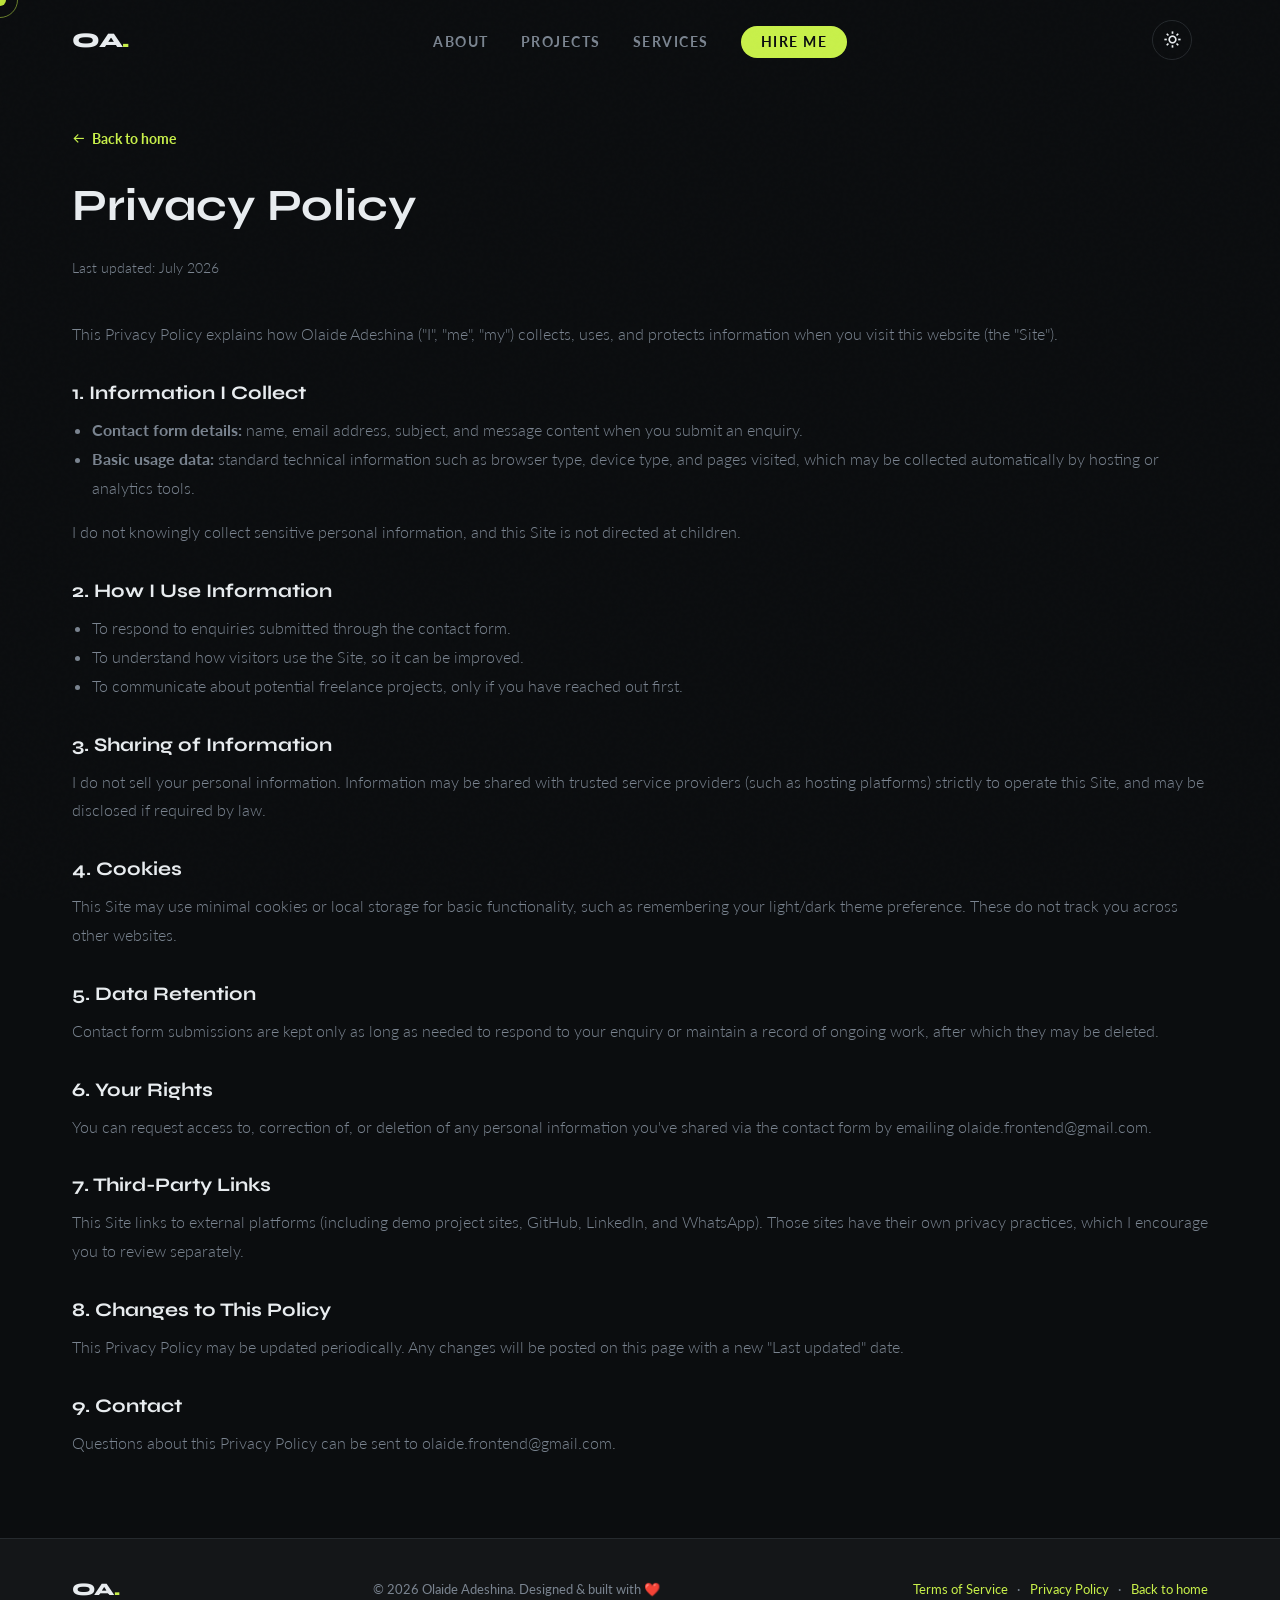
==== privacy.html @ 50971c38 "optimization done" ====
<!doctype html>
    <html lang="en">
    <head>
        <meta charset="UTF-8" />
        <meta name="viewport" content="width=device-width, initial-scale=1.0" />
        <meta name="description" content="Privacy Policy – Olaide Adeshina" />
        <title>Privacy Policy | Olaide Adeshina</title>
        <link
        href="https://fonts.googleapis.com/css2?family=Syne:wght@400;600;700;800&family=Lato:wght@300;400;700&display=swap"
        rel="stylesheet"
        />
        <link
        href="https://cdn.jsdelivr.net/npm/boxicons@2.1.4/css/boxicons.min.css"
        rel="stylesheet"
        />
        <link rel="stylesheet" href="/style.css" />
        <style>
        .legal-page {
            padding: 8rem 0 5rem;
        }
        .legal-page h1 {
            font-family: "Syne", sans-serif;
            font-size: clamp(2rem, 5vw, 2.8rem);
            margin-bottom: 1.5rem;
            color: var(--text);
        }
        .legal-page h2 {
            font-family: "Syne", sans-serif;
            font-size: 1.2rem;
            margin: 2rem 0 0.75rem;
            color: var(--text);
        }
        .legal-page p,
        .legal-page li {
            color: var(--muted);
            line-height: 1.8;
            font-weight: 300;
        }
        .legal-page ul {
            padding-left: 1.25rem;
            margin-bottom: 1rem;
        }
        .legal-updated {
            font-size: 0.85rem;
            color: var(--muted);
            margin-bottom: 2.5rem;
        }
        .legal-back {
            display: inline-flex;
            align-items: center;
            gap: 0.4rem;
            color: var(--accent);
            text-decoration: none;
            font-weight: 700;
            font-size: 0.85rem;
            margin-bottom: 2rem;
        }
        </style>
    </head>
    <body>
        <div class="cursor" id="cursor"></div>
        <div class="cursor-ring" id="cursor-ring"></div>

        <!-- HEADER -->
        <header id="header">
        <nav class="nav">
            <a href="/" class="logo">OA<span>.</span></a>
            <ul class="nav-links" id="nav-links">
            <li><a href="/#about">About</a></li>
            <li><a href="/#projects">Projects</a></li>
            <li><a href="/#services">Services</a></li>
            <li><a href="/#contact" class="nav-cta">Hire Me</a></li>
            </ul>
            <button class="theme-toggle" id="theme-toggle" title="Toggle theme">
            <i class="bx bx-sun"></i>
            </button>
            <div class="nav-toggle" id="nav-toggle"><i class="bx bx-menu"></i></div>
        </nav>
        </header>

        <section class="legal-page">
        <div class="container">
            <a href="/" class="legal-back"
            ><i class="bx bx-arrow-back"></i> Back to home</a
            >
            <h1>Privacy Policy</h1>
            <p class="legal-updated">Last updated: July 2026</p>

            <p>
            This Privacy Policy explains how Olaide Adeshina ("I", "me", "my")
            collects, uses, and protects information when you visit this website
            (the "Site").
            </p>

            <h2>1. Information I Collect</h2>
            <ul>
            <li>
                <strong>Contact form details:</strong> name, email address, subject,
                and message content when you submit an enquiry.
            </li>
            <li>
                <strong>Basic usage data:</strong> standard technical information
                such as browser type, device type, and pages visited, which may be
                collected automatically by hosting or analytics tools.
            </li>
            </ul>
            <p>
            I do not knowingly collect sensitive personal information, and this
            Site is not directed at children.
            </p>

            <h2>2. How I Use Information</h2>
            <ul>
            <li>To respond to enquiries submitted through the contact form.</li>
            <li>
                To understand how visitors use the Site, so it can be improved.
            </li>
            <li>
                To communicate about potential freelance projects, only if you have
                reached out first.
            </li>
            </ul>

            <h2>3. Sharing of Information</h2>
            <p>
            I do not sell your personal information. Information may be shared
            with trusted service providers (such as hosting platforms) strictly to
            operate this Site, and may be disclosed if required by law.
            </p>

            <h2>4. Cookies</h2>
            <p>
            This Site may use minimal cookies or local storage for basic
            functionality, such as remembering your light/dark theme preference.
            These do not track you across other websites.
            </p>

            <h2>5. Data Retention</h2>
            <p>
            Contact form submissions are kept only as long as needed to respond to
            your enquiry or maintain a record of ongoing work, after which they
            may be deleted.
            </p>

            <h2>6. Your Rights</h2>
            <p>
            You can request access to, correction of, or deletion of any personal
            information you've shared via the contact form by emailing
            olaide.frontend@gmail.com.
            </p>

            <h2>7. Third-Party Links</h2>
            <p>
            This Site links to external platforms (including demo project sites,
            GitHub, LinkedIn, and WhatsApp). Those sites have their own privacy
            practices, which I encourage you to review separately.
            </p>

            <h2>8. Changes to This Policy</h2>
            <p>
            This Privacy Policy may be updated periodically. Any changes will be
            posted on this page with a new "Last updated" date.
            </p>

            <h2>9. Contact</h2>
            <p>
            Questions about this Privacy Policy can be sent to
            olaide.frontend@gmail.com.
            </p>
        </div>
        </section>

        <!-- FOOTER -->
        <footer>
        <div class="footer-inner">
            <div class="footer-logo">OA<span>.</span></div>
            <p class="footer-copy">
            © 2026 Olaide Adeshina. Designed & built with ❤️
            </p>
            <p class="footer-copy footer-links">
            <a href="/terms.html">Terms of Service</a>
            <span aria-hidden="true">·</span>
            <a href="/privacy.html">Privacy Policy</a>
            <span aria-hidden="true">·</span>
            <a href="/">Back to home</a>
            </p>
        </div>
        </footer>

        <script src="/script.js"></script>
    </body>
    </html>
---- style.css ----
* {
  margin: 0;
  padding: 0;
  box-sizing: border-box;
}

:root {
  --bg: #0b0d0f;
  --surface: #141618;
  --surface2: #1c1Sf22;
  --border: #262a2e;
  --accent: #c8f04a;
  --accent2: #4af0c8;
  --text: #e8ecef;
  --muted: #7a8490;
  --white: #ffffff;
  --radius: 16px;
  --transition: 0.3s cubic-bezier(0.4, 0, 0.2, 1);
}

/* ===== LIGHT MODE ===== */
:root.light-mode {
  --bg: #f8f9fa;
  --surface: #ffffff;
  --surface2: #f3f4f6;
  --border: #d1d5db;
  --accent: #6d8017;
  --accent2: #059669;
  --text: #0f172a;
  --muted: #475569;
  --white: #ffffff;
}

html {
  scroll-behavior: smooth;
  overflow-x: hidden;
  width: 100%;
}

body {
  font-family: "Lato", sans-serif;
  background: var(--bg);
  color: var(--text);
  overflow-x: hidden;
  width: 100%;
  transition: background 0.3s ease, color 0.3s ease;
}

img {
  max-width: 100%;
}

::-webkit-scrollbar {
  width: 4px;
}
::-webkit-scrollbar-track {
  background: var(--bg);
}
::-webkit-scrollbar-thumb {
  background: var(--accent);
  border-radius: 2px;
}

/* ===== CURSOR ===== */
.cursor {
  width: 12px;
  height: 12px;
  background: var(--accent);
  border-radius: 50%;
  position: fixed;
  pointer-events: none;
  z-index: 9999;
  transform: translate(-50%, -50%);
  transition:
    transform 0.1s,
    width 0.3s,
    height 0.3s,
    opacity 0.3s;
  mix-blend-mode: difference;
}
.cursor-ring {
  width: 36px;
  height: 36px;
  border: 1.5px solid var(--accent);
  border-radius: 50%;
  position: fixed;
  pointer-events: none;
  z-index: 9998;
  transform: translate(-50%, -50%);
  transition:
    transform 0.15s ease,
    width 0.3s,
    height 0.3s,
    opacity 0.3s;
  opacity: 0.5;
}

/* ===== NOISE OVERLAY ===== */
body::before {
  content: "";
  position: fixed;
  inset: 0;
  background-image: url("data:image/svg+xml,%3Csvg viewBox='0 0 256 256' xmlns='http://www.w3.org/2000/svg'%3E%3Cfilter id='noise'%3E%3CfeTurbulence type='fractalNoise' baseFrequency='0.9' numOctaves='4' stitchTiles='stitch'/%3E%3C/filter%3E%3Crect width='100%25' height='100%25' filter='url(%23noise)' opacity='0.03'/%3E%3C/svg%3E");
  pointer-events: none;
  z-index: 1000;
  opacity: 0.4;
}

/* ===== HEADER ===== */
header {
  position: fixed;
  top: 0;
  left: 0;
  width: 100%;
  z-index: 500;
  padding: 1.25rem 0;
  transition:
    background var(--transition),
    backdrop-filter var(--transition);
}
header.scrolled {
  background: rgba(11, 13, 15, 0.85);
  backdrop-filter: blur(20px);
  border-bottom: 1px solid var(--border);
}
.nav {
  max-width: 1200px;
  margin: 0 auto;
  padding: 0 2rem;
  display: flex;
  align-items: center;
  justify-content: space-between;
}
.logo {
  font-family: "Syne", sans-serif;
  font-size: 1.3rem;
  font-weight: 800;
  color: var(--text);
  text-decoration: none;
  letter-spacing: -0.5px;
}
.logo span {
  color: var(--accent);
}
.nav-links {
  display: flex;
  gap: clamp(1rem, 2.5vw, 2.5rem);
  list-style: none;
}
.nav-links a {
  color: var(--muted);
  text-decoration: none;
  font-size: 0.85rem;
  font-weight: 700;
  text-transform: uppercase;
  letter-spacing: 1.5px;
  transition: color var(--transition);
  position: relative;
}
.nav-links a::after {
  content: "";
  position: absolute;
  bottom: -4px;
  left: 0;
  width: 0;
  height: 2px;
  background: var(--accent);
  transition: width var(--transition);
}
.nav-links a:hover {
  color: var(--accent);
}
.nav-links a:hover::after {
  width: 100%;
}
.nav-cta {
  background: var(--accent);
  color: var(--bg) !important;
  padding: 0.5rem 1.25rem !important;
  border-radius: 50px;
  font-weight: 700 !important;
}
.nav-cta:hover {
  background: #d4f55a !important;
  color: var(--bg) !important;
}
.nav-cta::after {
  display: none !important;
}
.nav-toggle {
  display: none;
  cursor: pointer;
  font-size: 1.5rem;
  color: var(--text);
}

.theme-toggle {
  background: transparent;
  border: 1.5px solid var(--border);
  color: var(--text);
  width: 40px;
  height: 40px;
  border-radius: 50%;
  display: flex;
  align-items: center;
  justify-content: center;
  cursor: pointer;
  font-size: 1.2rem;
  transition: all var(--transition);
  margin-right: 1rem;
}

.theme-toggle:hover {
  border-color: var(--accent);
  color: var(--accent);
  transform: rotate(20deg);
}

/* ===== HERO ===== */
.hero {
  min-height: 100vh;
  display: flex;
  align-items: center;
  padding: 8rem 0 4rem;
  position: relative;
  overflow: hidden;
}
.hero::before {
  content: "";
  position: absolute;
  top: -30%;
  right: -10%;
  width: 700px;
  height: 700px;
  background: radial-gradient(
    circle,
    rgba(200, 240, 74, 0.06) 0%,
    transparent 65%
  );
  border-radius: 50%;
  pointer-events: none;
}
.hero::after {
  content: "";
  position: absolute;
  bottom: -20%;
  left: -5%;
  width: 500px;
  height: 500px;
  background: radial-gradient(
    circle,
    rgba(74, 240, 200, 0.05) 0%,
    transparent 65%
  );
  border-radius: 50%;
  pointer-events: none;
}
.hero-inner {
  max-width: 1200px;
  margin: 0 auto;
  padding: 0 2rem;
  display: grid;
  grid-template-columns: 1fr 420px;
  gap: 6rem;
  align-items: center;
}
.hero-tag {
  display: inline-flex;
  align-items: center;
  gap: 0.5rem;
  border: 1px solid var(--border);
  background: var(--surface);
  padding: 0.4rem 1rem;
  border-radius: 50px;
  font-size: 0.78rem;
  font-weight: 700;
  text-transform: uppercase;
  letter-spacing: 2px;
  color: var(--accent);
  margin-bottom: 1.5rem;
  opacity: 0;
  animation: fadeUp 0.6s 0.2s forwards;
}
.hero-tag::before {
  content: "";
  width: 6px;
  height: 6px;
  background: var(--accent);
  border-radius: 50%;
  animation: pulse 2s infinite;
}
@keyframes pulse {
  0%,
  100% {
    opacity: 1;
  }
  50% {
    opacity: 0.3;
  }
}
.hero-name {
  font-family: "Syne", sans-serif;
  font-size: clamp(3rem, 7vw, 5.5rem);
  font-weight: 800;
  line-height: 1;
  color: var(--text);
  letter-spacing: -2px;
  margin-bottom: 1.25rem;
  opacity: 0;
  animation: fadeUp 0.6s 0.3s forwards;
}
.hero-name .line2 {
  color: var(--accent);
  display: block;
}
.hero-role {
  font-size: 1.1rem;
  color: var(--muted);
  line-height: 1.8;
  margin-bottom: 2.5rem;
  font-weight: 300;
  max-width: 480px;
  opacity: 0;
  animation: fadeUp 0.6s 0.4s forwards;
}
.hero-role strong {
  color: var(--text);
  font-weight: 700;
}
.hero-actions {
  display: flex;
  gap: 1rem;
  flex-wrap: wrap;
  opacity: 0;
  animation: fadeUp 0.6s 0.5s forwards;
}
.btn {
  display: inline-flex;
  align-items: center;
  gap: 0.5rem;
  padding: 0.875rem 1.75rem;
  border-radius: 50px;
  font-size: 0.9rem;
  font-weight: 700;
  text-decoration: none;
  transition: all var(--transition);
  cursor: pointer;
  border: none;
  font-family: "Lato", sans-serif;
}
.btn-primary {
  background: var(--accent);
  color: var(--bg);
}
.btn-primary:hover {
  background: #d4f55a;
  transform: translateY(-2px);
  box-shadow: 0 12px 40px rgba(200, 240, 74, 0.25);
}
.btn-ghost {
  background: transparent;
  border: 1.5px solid var(--border);
  color: var(--text);
}
.btn-ghost:hover {
  border-color: var(--accent);
  color: var(--accent);
  transform: translateY(-2px);
}

.btn-secondary {
  background: transparent;
  border: 1.5px solid var(--accent);
  color: var(--accent);
}
.btn-secondary:hover {
  background: var(--accent);
  color: var(--bg);
  transform: translateY(-2px);
  box-shadow: 0 8px 30px rgba(200, 240, 74, 0.2);
}
.hero-stats {
  display: flex;
  gap: 3rem;
  margin-top: 3.5rem;
  padding-top: 2rem;
  border-top: 1px solid var(--border);
  opacity: 0;
  animation: fadeUp 0.6s 0.6s forwards;
}
.stat-num {
  font-family: "Syne", sans-serif;
  font-size: 2rem;
  font-weight: 800;
  color: var(--accent);
  display: block;
  line-height: 1;
}
.stat-label {
  font-size: 0.8rem;
  color: var(--muted);
  margin-top: 0.3rem;
  font-weight: 700;
  text-transform: uppercase;
  letter-spacing: 1px;
}

/* ===== PHOTO CARD ===== */
.hero-photo-wrap {
  position: relative;
  opacity: 0;
  animation: fadeIn 0.8s 0.4s forwards;
}
.photo-outer {
  position: relative;
  width: 100%;
  border-radius: 24px;
  overflow: hidden;
}
.photo-outer::before {
  content: "";
  position: absolute;
  inset: 0;
  background: linear-gradient(
    to bottom,
    transparent 50%,
    rgba(11, 13, 15, 0.6) 100%
  );
  z-index: 1;
  border-radius: 24px;
}
.hero-photo {
  width: 100%;
  height: 520px;
  object-fit: cover;
  object-position: center top;
  display: block;
  border-radius: 24px;
  filter: grayscale(15%);
  transition: filter var(--transition);
}
.hero-photo:hover {
  filter: grayscale(0%);
}
.photo-badge {
  position: absolute;
  background: var(--surface);
  border: 1px solid var(--border);
  border-radius: 14px;
  padding: 0.75rem 1rem;
  display: flex;
  align-items: center;
  gap: 0.6rem;
  font-size: 0.82rem;
  font-weight: 700;
  z-index: 2;
  backdrop-filter: blur(10px);
}
.badge-icon {
  font-size: 1.2rem;
  color: var(--accent);
}
.badge-label {
  color: var(--muted);
  font-size: 0.7rem;
}
.badge-value {
  color: var(--text);
}
.photo-badge--top {
  top: 1.25rem;
  left: -1.5rem;
}
.photo-badge--bot {
  bottom: 1.25rem;
  right: -1.5rem;
}
.photo-accent-line {
  position: absolute;
  top: -12px;
  left: -12px;
  right: 12px;
  bottom: 12px;
  border: 1.5px solid var(--accent);
  border-radius: 28px;
  opacity: 0.2;
  pointer-events: none;
}

@keyframes fadeUp {
  from {
    opacity: 0;
    transform: translateY(24px);
  }
  to {
    opacity: 1;
    transform: translateY(0);
  }
}
@keyframes fadeIn {
  from {
    opacity: 0;
    transform: scale(0.97);
  }
  to {
    opacity: 1;
    transform: scale(1);
  }
}

/* ===== SECTION COMMON ===== */
section {
  padding: 7rem 0;
}
.container {
  max-width: 1200px;
  margin: 0 auto;
  padding: 0 2rem;
}
.section-label {
  font-size: 0.78rem;
  font-weight: 700;
  text-transform: uppercase;
  letter-spacing: 3px;
  color: var(--accent);
  margin-bottom: 0.75rem;
}
.section-title {
  font-family: "Syne", sans-serif;
  font-size: clamp(2rem, 4vw, 2.8rem);
  font-weight: 800;
  color: var(--text);
  letter-spacing: -1px;
  line-height: 1.15;
}
.section-desc {
  color: var(--muted);
  line-height: 1.8;
  font-size: 1.05rem;
  margin-top: 1rem;
  max-width: 520px;
  font-weight: 300;
}

/* ===== ABOUT ===== */
.about {
  background: var(--surface);
}
.about-grid {
  display: grid;
  grid-template-columns: 1fr 1fr;
  gap: 6rem;
  align-items: center;
}
.about-text p {
  color: var(--muted);
  line-height: 1.9;
  font-size: 1rem;
  font-weight: 300;
  margin-bottom: 1.5rem;
}
.about-text p strong {
  color: var(--text);
  font-weight: 700;
}
.about-facts {
  display: grid;
  grid-template-columns: 1fr 1fr;
  gap: 1.25rem;
  margin-top: 2.5rem;
}
.fact {
  background: var(--surface2);
  border: 1px solid var(--border);
  border-radius: var(--radius);
  padding: 1.25rem 1.5rem;
  transition: border-color var(--transition);
}
.fact:hover {
  border-color: var(--accent);
}
.fact-key {
  font-size: 0.75rem;
  text-transform: uppercase;
  letter-spacing: 2px;
  color: var(--muted);
  font-weight: 700;
  margin-bottom: 0.4rem;
}
.fact-value {
  font-size: 1rem;
  color: var(--text);
  font-weight: 700;
}
.about-visual {
  display: flex;
  flex-direction: column;
  gap: 1.5rem;
}
.skill-group h4 {
  font-size: 0.8rem;
  text-transform: uppercase;
  letter-spacing: 2px;
  color: var(--muted);
  font-weight: 700;
  margin-bottom: 1rem;
}
.skill-tags {
  display: flex;
  flex-wrap: wrap;
  gap: 0.6rem;
}
.skill-tag {
  padding: 0.45rem 1rem;
  border: 1px solid var(--border);
  border-radius: 50px;
  font-size: 0.82rem;
  color: var(--text);
  font-weight: 700;
  transition: all var(--transition);
  cursor: default;
}
.skill-tag:hover {
  border-color: var(--accent);
  color: var(--accent);
  background: rgba(200, 240, 74, 0.06);
}
.skill-tag.accent {
  border-color: rgba(200, 240, 74, 0.3);
  color: var(--accent);
  background: rgba(200, 240, 74, 0.06);
}

/* ===== SKILLS BAR ===== */
.proficiency {
  margin-top: 0.5rem;
}
.prof-item {
  margin-bottom: 1.25rem;
}
.prof-header {
  display: flex;
  justify-content: space-between;
  font-size: 0.85rem;
  margin-bottom: 0.5rem;
  font-weight: 700;
}
.prof-bar {
  height: 4px;
  background: var(--border);
  border-radius: 2px;
  overflow: hidden;
}
.prof-fill {
  height: 100%;
  background: linear-gradient(90deg, var(--accent), var(--accent2));
  border-radius: 2px;
  width: 0;
  transition: width 1.2s cubic-bezier(0.4, 0, 0.2, 1);
}

/* ===== PROJECTS ===== */
.projects {
  background: var(--bg);
}
.projects-header {
  display: flex;
  align-items: flex-end;
  justify-content: space-between;
  margin-bottom: 3.5rem;
  flex-wrap: wrap;
  gap: 1.5rem;
}
.projects-grid {
  display: grid;
  grid-template-columns: repeat(3, 1fr);
  gap: 1.75rem;
}
.projects-grid > .project-card:nth-child(4) {
  grid-column: 1 / 2;
}
.projects-grid > .project-card:nth-child(5) {
  grid-column: 2 / 3;
}
.project-card {
  background: var(--surface);
  border: 1px solid var(--border);
  border-radius: 20px;
  overflow: hidden;
  transition: all var(--transition);
  display: flex;
  flex-direction: column;
}
.project-link-card {
  text-decoration: none;
  color: inherit;
  cursor: pointer;
}
.project-link-card:hover {
  transform: translateY(-8px);
  border-color: var(--accent);
  box-shadow: 0 24px 70px rgba(200, 240, 74, 0.12);
}
.project-thumb {
  height: 220px;
  background: var(--surface2);
  display: flex;
  align-items: center;
  justify-content: center;
  position: relative;
  overflow: hidden;
}
.project-screenshot {
  width: 100%;
  height: 100%;
  object-fit: cover;
  object-position: top center;
  display: block;
  transition: transform 0.5s ease;
}
.project-link-card:hover .project-screenshot {
  transform: scale(1.05);
}
.project-thumb-overlay {
  position: absolute;
  inset: 0;
  background: rgba(11, 13, 15, 0.65);
  display: flex;
  align-items: center;
  justify-content: center;
  opacity: 0;
  transition: opacity var(--transition);
  backdrop-filter: blur(2px);
}
.project-link-card:hover .project-thumb-overlay {
  opacity: 1;
}
.project-links-row {
  display: flex;
  gap: 0.75rem;
}
.project-link-btn {
  display: inline-flex;
  align-items: center;
  gap: 0.4rem;
  background: var(--accent);
  color: var(--bg);
  font-size: 0.82rem;
  font-weight: 700;
  padding: 0.6rem 1.2rem;
  border-radius: 50px;
  text-transform: uppercase;
  letter-spacing: 1px;
}
.project-info {
  padding: 1.5rem;
  flex: 1;
  display: flex;
  flex-direction: column;
}
.project-tags {
  display: flex;
  gap: 0.5rem;
  flex-wrap: wrap;
  margin-bottom: 0.75rem;
}
.project-tag {
  font-size: 0.72rem;
  font-weight: 700;
  text-transform: uppercase;
  letter-spacing: 1px;
  color: var(--accent);
}
.project-title {
  font-family: "Syne", sans-serif;
  font-size: 1.1rem;
  font-weight: 700;
  color: var(--text);
  margin-bottom: 0.5rem;
}
.project-desc {
  font-size: 0.88rem;
  color: var(--muted);
  line-height: 1.6;
  flex: 1;
}

.featured-project {
  grid-column: span 1;
  flex-direction: column;
}
.featured-project .project-thumb {
  height: 220px;
}
.featured-project .project-info {
  justify-content: flex-start;
}
.featured-badge {
  position: absolute;
  top: 1rem;
  left: 1rem;
  background: var(--accent);
  color: var(--bg);
  font-size: 0.7rem;
  font-weight: 700;
  padding: 0.3rem 0.75rem;
  border-radius: 50px;
  text-transform: uppercase;
  letter-spacing: 1px;
  z-index: 2;
}

/* ===== SERVICES ===== */
.services {
  background: var(--surface);
}
.services-grid {
  display: grid;
  grid-template-columns: repeat(3, 1fr);
  gap: 1.25rem;
  margin-top: 3.5rem;
}
.service-card {
  background: var(--surface2);
  border: 1px solid var(--border);
  border-radius: 20px;
  padding: 2rem;
  transition: all var(--transition);
  position: relative;
  overflow: hidden;
}
.service-card::before {
  content: "";
  position: absolute;
  top: 0;
  left: 0;
  right: 0;
  height: 2px;
  background: linear-gradient(90deg, var(--accent), var(--accent2));
  transform: scaleX(0);
  transition: transform var(--transition);
  transform-origin: left;
}
.service-card:hover {
  border-color: transparent;
  transform: translateY(-4px);
}
.service-card:hover::before {
  transform: scaleX(1);
}
.service-icon {
  width: 52px;
  height: 52px;
  background: rgba(200, 240, 74, 0.1);
  border-radius: 14px;
  display: flex;
  align-items: center;
  justify-content: center;
  font-size: 1.5rem;
  margin-bottom: 1.5rem;
  color: var(--accent);
}
.service-title {
  font-family: "Syne", sans-serif;
  font-size: 1rem;
  font-weight: 700;
  color: var(--text);
  margin-bottom: 0.75rem;
}
.service-desc {
  font-size: 0.88rem;
  color: var(--muted);
  line-height: 1.7;
}

/* ===== CONTACT ===== */
.contact {
  background: var(--bg);
}
.contact-wrap {
  display: grid;
  grid-template-columns: 1fr 1fr;
  gap: 6rem;
  align-items: start;
}
.contact-info-item {
  display: flex;
  align-items: flex-start;
  gap: 1rem;
  margin-bottom: 2rem;
}
.contact-icon {
  width: 46px;
  height: 46px;
  background: var(--surface);
  border: 1px solid var(--border);
  border-radius: 13px;
  display: flex;
  align-items: center;
  justify-content: center;
  flex-shrink: 0;
  font-size: 1.2rem;
  color: var(--accent);
}
.contact-label {
  font-size: 0.75rem;
  text-transform: uppercase;
  letter-spacing: 2px;
  color: var(--muted);
  font-weight: 700;
  margin-bottom: 0.25rem;
}
.contact-value {
  color: var(--text);
  font-weight: 700;
}
.social-row {
  display: flex;
  gap: 0.75rem;
  margin-top: 2rem;
}
.social-btn {
  width: 46px;
  height: 46px;
  background: var(--surface);
  border: 1px solid var(--border);
  border-radius: 13px;
  display: flex;
  align-items: center;
  justify-content: center;
  color: var(--muted);
  font-size: 1.2rem;
  text-decoration: none;
  transition: all var(--transition);
}
.social-btn:hover {
  background: var(--accent);
  border-color: var(--accent);
  color: var(--bg);
  transform: translateY(-3px);
}
.form-grid {
  display: grid;
  grid-template-columns: 1fr 1fr;
  gap: 1rem;
}
.form-group {
  display: flex;
  flex-direction: column;
  gap: 0.5rem;
}
.form-group.full {
  grid-column: span 2;
}
.form-group label {
  font-size: 0.8rem;
  font-weight: 700;
  text-transform: uppercase;
  letter-spacing: 1.5px;
  color: var(--muted);
}
.form-group input,
.form-group textarea {
  background: var(--surface);
  border: 1px solid var(--border);
  border-radius: 12px;
  padding: 0.875rem 1rem;
  color: var(--text);
  font-family: "Lato", sans-serif;
  font-size: 0.95rem;
  transition: border-color var(--transition);
  outline: none;
}
.form-group input:focus,
.form-group textarea:focus {
  border-color: var(--accent);
}
.form-group textarea {
  resize: vertical;
  min-height: 120px;
}

/* ===== FOOTER ===== */
footer {
  background: var(--surface);
  border-top: 1px solid var(--border);
  padding: 2.5rem 0;
}
.footer-inner {
  max-width: 1200px;
  margin: 0 auto;
  padding: 0 2rem;
  display: flex;
  align-items: center;
  justify-content: space-between;
  gap: 1rem;
  flex-wrap: wrap;
}
.footer-logo {
  font-family: "Syne", sans-serif;
  font-size: 1.1rem;
  font-weight: 800;
  color: var(--text);
}
.footer-logo span {
  color: var(--accent);
}
.footer-copy {
  font-size: 0.82rem;
  color: var(--muted);
}
.footer-copy a {
  color: var(--accent);
  text-decoration: none;
}
.footer-links {
  display: flex;
  align-items: center;
  gap: 0.6rem;
  flex-wrap: wrap;
  justify-content: center;
}
.footer-links a:hover {
  text-decoration: underline;
}

/* ===== SCROLL REVEAL ===== */
.reveal {
  opacity: 0;
  transform: translateY(30px);
  transition:
    opacity 0.7s ease,
    transform 0.7s ease;
}
.reveal.visible {
  opacity: 1;
  transform: translateY(0);
}
.reveal-left {
  opacity: 0;
  transform: translateX(-30px);
  transition:
    opacity 0.7s ease,
    transform 0.7s ease;
}
.reveal-left.visible {
  opacity: 1;
  transform: translateX(0);
}
.reveal-right {
  opacity: 0;
  transform: translateX(30px);
  transition:
    opacity 0.7s ease,
    transform 0.7s ease;
}
.reveal-right.visible {
  opacity: 1;
  transform: translateX(0);
}
.d1 {
  transition-delay: 0.1s;
}
.d2 {
  transition-delay: 0.2s;
}
.d3 {
  transition-delay: 0.3s;
}
.d4 {
  transition-delay: 0.4s;
}

/* ===== TABLET ===== */
@media (max-width: 960px) {
  .nav-links {
    display: none;
  }
  .nav-links.open {
    display: flex;
    flex-direction: column;
    gap: 0;
    position: fixed;
    top: 70px;
    left: 0;
    right: 0;
    background: var(--surface);
    border-bottom: 1px solid var(--border);
    padding: 1.5rem 2rem;
    max-height: calc(100vh - 70px);
    overflow-y: auto;
  }
  .nav-links.open a {
    padding: 0.75rem 0;
  }
  .nav-toggle {
    display: block;
  }
  .hero-inner {
    grid-template-columns: 1fr;
    gap: 3rem;
  }
  .hero-photo-wrap {
    order: -1;
    max-width: 340px;
    margin: 0 auto;
  }
  .hero-photo {
    height: 380px;
  }
  .photo-badge--top {
    left: 0;
  }
  .photo-badge--bot {
    right: 0;
  }
  .about-grid,
  .contact-wrap {
    grid-template-columns: 1fr;
    gap: 3rem;
  }
  .projects-grid,
  .projects-grid > .project-card:nth-child(4),
  .projects-grid > .project-card:nth-child(5) {
    grid-template-columns: 1fr;
    grid-column: auto;
  }
  .featured-project {
    flex-direction: column;
    grid-column: span 1;
  }
  .featured-project .project-thumb {
    height: 220px;
  }
  .services-grid {
    grid-template-columns: repeat(2, 1fr);
  }
}

/* ===== MOBILE ===== */
@media (max-width: 700px) {
  section {
    padding: 4.5rem 0;
  }
  .container,
  .nav,
  .hero-inner {
    padding-left: 1.25rem;
    padding-right: 1.25rem;
  }
  .hero {
    padding: 6.5rem 0 3rem;
  }
  .hero-photo-wrap {
    max-width: 260px;
  }
  .hero-photo {
    height: 300px;
  }
  .hero-stats {
    gap: 1.5rem;
    flex-wrap: wrap;
  }
  .hero-actions {
    flex-direction: column;
    align-items: stretch;
  }
  .hero-actions .btn {
    justify-content: center;
  }
  .services-grid {
    grid-template-columns: 1fr;
  }
  .about-facts {
    grid-template-columns: 1fr;
  }
  .form-grid {
    grid-template-columns: 1fr;
  }
  .form-group.full {
    grid-column: span 1;
  }
  .footer-inner {
    flex-direction: column;
    text-align: center;
  }
}

/* ===== SMALL PHONE ===== */
@media (max-width: 420px) {
  .hero-name {
    letter-spacing: -1px;
  }
  .hero-photo-wrap {
    max-width: 220px;
  }
  .hero-photo {
    height: 260px;
  }
  .photo-badge {
    padding: 0.55rem 0.75rem;
    font-size: 0.72rem;
    gap: 0.4rem;
  }
  .photo-badge--top,
  .photo-badge--bot {
    left: 0;
    right: 0;
  }
  .btn {
    padding: 0.8rem 1.4rem;
    font-size: 0.85rem;
  }
  .section-title {
    font-size: clamp(1.6rem, 8vw, 2.2rem);
  }
}
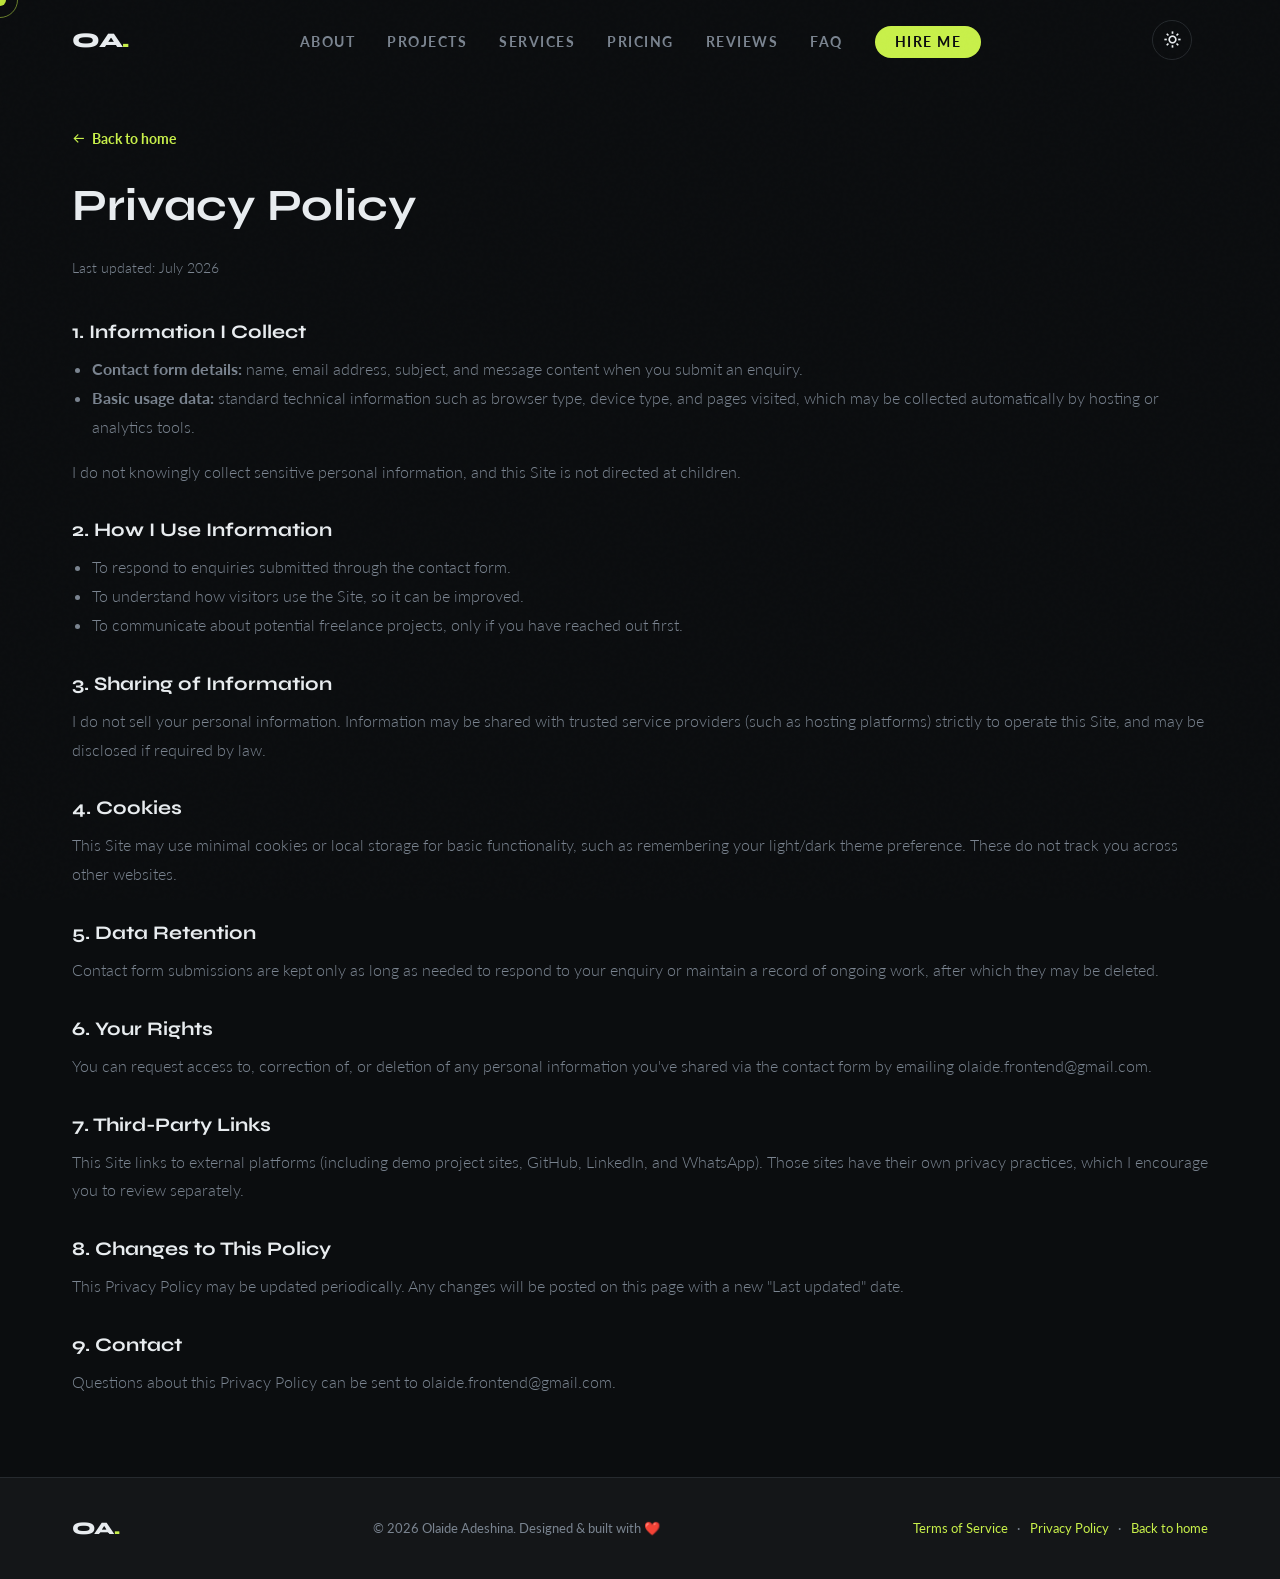
==== commit c238cd88: "favicon added" ====
--- a/privacy.html
+++ b/privacy.html
@@ -14,6 +14,11 @@
         rel="stylesheet"
         />
         <link rel="stylesheet" href="/style.css" />
+        <link rel="canonical" href="https://olaidedev.netlify.app/privacy.html" />
+        <link rel="apple-touch-icon" sizes="180x180" href="/favicon_io/apple-touch-icon.png">
+        <link rel="icon" type="image/png" sizes="32x32" href="/favicon_io/favicon-32x32.png">
+        <link rel="icon" type="image/png" sizes="16x16" href="/favicon_io/favicon-16x16.png">
+        <link rel="manifest" href="/favicon_io/site.webmanifest">
         <style>
         .legal-page {
             padding: 8rem 0 5rem;
@@ -63,20 +68,23 @@
 
         <!-- HEADER -->
         <header id="header">
-        <nav class="nav">
-            <a href="/" class="logo">OA<span>.</span></a>
-            <ul class="nav-links" id="nav-links">
-            <li><a href="/#about">About</a></li>
-            <li><a href="/#projects">Projects</a></li>
-            <li><a href="/#services">Services</a></li>
-            <li><a href="/#contact" class="nav-cta">Hire Me</a></li>
-            </ul>
-            <button class="theme-toggle" id="theme-toggle" title="Toggle theme">
-            <i class="bx bx-sun"></i>
-            </button>
-            <div class="nav-toggle" id="nav-toggle"><i class="bx bx-menu"></i></div>
-        </nav>
-        </header>
+    <nav class="nav">
+        <a href="#" class="logo">OA<span>.</span></a>
+        <ul class="nav-links" id="nav-links">
+        <li><a href="#about">About</a></li>
+        <li><a href="#projects">Projects</a></li>
+        <li><a href="#services">Services</a></li>
+        <li><a href="#pricing">Pricing</a></li>
+        <li><a href="#reviews">Reviews</a></li>
+        <li><a href="#faq">FAQ</a></li>
+        <li><a href="#contact" class="nav-cta">Hire Me</a></li>
+        </ul>
+        <button class="theme-toggle" id="theme-toggle" title="Toggle theme">
+        <i class="bx bx-sun"></i>
+        </button>
+        <div class="nav-toggle" id="nav-toggle"><i class="bx bx-menu"></i></div>
+    </nav>
+    </header>
 
         <section class="legal-page">
         <div class="container">
@@ -85,12 +93,6 @@
             >
             <h1>Privacy Policy</h1>
             <p class="legal-updated">Last updated: July 2026</p>
-
-            <p>
-            This Privacy Policy explains how Olaide Adeshina ("I", "me", "my")
-            collects, uses, and protects information when you visit this website
-            (the "Site").
-            </p>
 
             <h2>1. Information I Collect</h2>
             <ul>
--- a/style.css
+++ b/style.css
@@ -7,7 +7,7 @@
 :root {
   --bg: #0b0d0f;
   --surface: #141618;
-  --surface2: #1c1Sf22;
+  --surface2: #1c1f22;
   --border: #262a2e;
   --accent: #c8f04a;
   --accent2: #4af0c8;
@@ -873,6 +873,318 @@
   line-height: 1.7;
 }
 
+/* ===== PROJECTS CAROUSEL ===== */
+.projects-header-actions {
+  display: flex;
+  align-items: center;
+  gap: 1.5rem;
+}
+.carousel-nav {
+  display: flex;
+  gap: 0.6rem;
+}
+.carousel-btn {
+  width: 44px;
+  height: 44px;
+  border-radius: 50%;
+  border: 1.5px solid var(--border);
+  background: var(--surface);
+  color: var(--text);
+  display: flex;
+  align-items: center;
+  justify-content: center;
+  font-size: 1.1rem;
+  cursor: pointer;
+  transition: all var(--transition);
+}
+.carousel-btn:hover {
+  border-color: var(--accent);
+  color: var(--accent);
+  transform: translateY(-2px);
+}
+.carousel-btn:disabled {
+  opacity: 0.35;
+  cursor: not-allowed;
+  transform: none;
+}
+.projects-carousel {
+  position: relative;
+}
+.carousel-btn--side {
+  position: absolute;
+  top: 50%;
+  transform: translateY(-50%);
+  z-index: 5;
+  box-shadow: 0 8px 24px rgba(0, 0, 0, 0.25);
+}
+.carousel-btn--side:hover {
+  transform: translateY(-50%);
+}
+.carousel-btn--left {
+  left: -22px;
+}
+.carousel-btn--right {
+  right: -22px;
+}
+@media (max-width: 700px) {
+  .carousel-btn--left {
+    left: -10px;
+  }
+  .carousel-btn--right {
+    right: -10px;
+  }
+}
+.projects-viewport {
+  overflow: hidden;
+}
+.projects-track {
+  display: grid;
+  grid-auto-flow: column;
+  grid-auto-columns: minmax(320px, 1fr);
+  gap: 1.75rem;
+  padding-bottom: 0.5rem;
+  will-change: transform;
+}
+
+/* ===== PRICING ===== */
+.pricing {
+  background: var(--surface);
+}
+.pricing-grid {
+  display: grid;
+  grid-template-columns: repeat(3, 1fr);
+  gap: 1.75rem;
+  margin-top: 3.5rem;
+  align-items: stretch;
+}
+.pricing-card {
+  background: var(--surface2);
+  border: 1px solid var(--border);
+  border-radius: var(--radius);
+  padding: 2.25rem 2rem;
+  display: flex;
+  flex-direction: column;
+  position: relative;
+  transition: all var(--transition);
+}
+.pricing-card:hover {
+  transform: translateY(-6px);
+  border-color: var(--accent);
+  box-shadow: 0 24px 70px rgba(200, 240, 74, 0.1);
+  transition-delay: 0s;
+}
+.pricing-featured {
+  background: var(--surface);
+  border: 1.5px solid var(--accent);
+  transform: scale(1.03);
+}
+.pricing-featured:hover {
+  transform: scale(1.03) translateY(-6px);
+  transition-delay: 0s;
+}
+.pricing-badge {
+  position: absolute;
+  top: -14px;
+  left: 50%;
+  transform: translateX(-50%);
+  background: var(--accent);
+  color: var(--bg);
+  font-size: 0.72rem;
+  font-weight: 700;
+  padding: 0.4rem 1rem;
+  border-radius: 50px;
+  text-transform: uppercase;
+  letter-spacing: 1px;
+  white-space: nowrap;
+}
+.pricing-name {
+  font-family: "Syne", sans-serif;
+  font-size: 1.2rem;
+  font-weight: 700;
+  color: var(--text);
+  margin-bottom: 0.75rem;
+}
+.pricing-price {
+  font-family: "Syne", sans-serif;
+  font-size: 2.4rem;
+  font-weight: 800;
+  color: var(--accent);
+  margin-bottom: 1rem;
+  line-height: 1;
+}
+.pricing-currency {
+  font-size: 1.3rem;
+  font-weight: 700;
+  vertical-align: top;
+  margin-right: 0.15rem;
+}
+.pricing-plus {
+  font-size: 1.4rem;
+  font-weight: 700;
+  color: var(--text);
+}
+.pricing-desc {
+  font-size: 0.88rem;
+  color: var(--muted);
+  line-height: 1.6;
+  margin-bottom: 1.5rem;
+}
+.pricing-features {
+  list-style: none;
+  padding: 0;
+  margin: 0 0 2rem;
+  display: flex;
+  flex-direction: column;
+  gap: 0.85rem;
+  flex: 1;
+}
+.pricing-features li {
+  display: flex;
+  align-items: flex-start;
+  gap: 0.6rem;
+  font-size: 0.9rem;
+  color: var(--text);
+  line-height: 1.4;
+}
+.pricing-features li i {
+  color: var(--accent);
+  font-size: 1.1rem;
+  flex-shrink: 0;
+  margin-top: 0.1rem;
+}
+.pricing-btn {
+  width: 100%;
+  justify-content: center;
+  text-align: center;
+}
+
+/* ===== REVIEWS ===== */
+.reviews {
+  background: var(--bg);
+}
+.reviews-grid {
+  display: grid;
+  grid-template-columns: repeat(3, 1fr);
+  gap: 1.75rem;
+  margin-top: 3.5rem;
+}
+.review-card {
+  background: var(--surface);
+  border: 1px solid var(--border);
+  border-radius: var(--radius);
+  padding: 2rem;
+  transition: all var(--transition);
+}
+.review-card:hover {
+  transform: translateY(-6px);
+  border-color: var(--accent);
+  box-shadow: 0 24px 70px rgba(200, 240, 74, 0.1);
+}
+.review-stars {
+  display: flex;
+  gap: 0.25rem;
+  color: var(--accent);
+  font-size: 1rem;
+  margin-bottom: 1.25rem;
+}
+.review-text {
+  font-size: 0.92rem;
+  color: var(--text);
+  line-height: 1.7;
+  margin-bottom: 1.75rem;
+}
+.review-author {
+  display: flex;
+  align-items: center;
+  gap: 0.9rem;
+}
+.review-avatar {
+  width: 44px;
+  height: 44px;
+  border-radius: 50%;
+  background: var(--accent);
+  color: var(--bg);
+  display: flex;
+  align-items: center;
+  justify-content: center;
+  font-family: "Syne", sans-serif;
+  font-weight: 700;
+  font-size: 0.85rem;
+  flex-shrink: 0;
+}
+.review-name {
+  font-weight: 700;
+  color: var(--text);
+  font-size: 0.9rem;
+}
+.review-role {
+  font-size: 0.78rem;
+  color: var(--muted);
+}
+
+/* ===== FAQ ===== */
+.faq {
+  background: var(--surface);
+}
+.faq-list {
+  max-width: 760px;
+  margin: 3.5rem auto 0;
+  display: flex;
+  flex-direction: column;
+  gap: 1rem;
+}
+.faq-item {
+  background: var(--surface2);
+  border: 1px solid var(--border);
+  border-radius: 14px;
+  overflow: hidden;
+  transition: border-color var(--transition);
+}
+.faq-item:hover {
+  border-color: var(--accent);
+}
+.faq-question {
+  width: 100%;
+  display: flex;
+  align-items: center;
+  justify-content: space-between;
+  gap: 1rem;
+  background: none;
+  border: none;
+  cursor: pointer;
+  text-align: left;
+  padding: 1.35rem 1.5rem;
+  font-family: "Lato", sans-serif;
+  font-size: 0.98rem;
+  font-weight: 700;
+  color: var(--text);
+}
+.faq-icon {
+  flex-shrink: 0;
+  font-size: 1.4rem;
+  color: var(--accent);
+  transition: transform var(--transition);
+}
+.faq-item.active .faq-icon {
+  transform: rotate(180deg);
+}
+.faq-answer {
+  max-height: 0;
+  overflow: hidden;
+  transition: max-height var(--transition), padding var(--transition);
+  padding: 0 1.5rem;
+}
+.faq-item.active .faq-answer {
+  max-height: 260px;
+  padding: 0 1.5rem 1.5rem;
+}
+.faq-answer p {
+  font-size: 0.88rem;
+  color: var(--muted);
+  line-height: 1.7;
+  margin: 0;
+}
+
 /* ===== CONTACT ===== */
 .contact {
   background: var(--bg);
@@ -1135,6 +1447,10 @@
   .services-grid {
     grid-template-columns: repeat(2, 1fr);
   }
+  .pricing-grid,
+  .reviews-grid {
+    grid-template-columns: repeat(2, 1fr);
+  }
 }
 
 /* ===== MOBILE ===== */
@@ -1171,8 +1487,19 @@
   .services-grid {
     grid-template-columns: 1fr;
   }
+  .pricing-grid,
+  .reviews-grid {
+    grid-template-columns: 1fr;
+  }
   .about-facts {
     grid-template-columns: 1fr;
+  }
+  .projects-track {
+    grid-auto-columns: minmax(260px, 88vw);
+  }
+  .projects-header-actions {
+    gap: 0.75rem;
+    flex-wrap: wrap;
   }
   .form-grid {
     grid-template-columns: 1fr;
@@ -1215,3 +1542,162 @@
     font-size: clamp(1.6rem, 8vw, 2.2rem);
   }
 }
+
+/* ===== WHATSAPP FLOATING WIDGET ===== */
+.wa-widget {
+  position: fixed;
+  right: 1.5rem;
+  bottom: 1.5rem;
+  z-index: 999;
+  display: flex;
+  flex-direction: column;
+  align-items: flex-end;
+  gap: 0.9rem;
+  pointer-events: none;
+}
+.wa-fab {
+  width: 60px;
+  height: 60px;
+  border-radius: 50%;
+  border: none;
+  background: #25d366;
+  color: #fff;
+  font-size: 1.7rem;
+  display: flex;
+  align-items: center;
+  justify-content: center;
+  cursor: pointer;
+  box-shadow: 0 10px 30px rgba(37, 211, 102, 0.45);
+  transition: transform var(--transition), box-shadow var(--transition);
+  flex-shrink: 0;
+  pointer-events: auto;
+}
+.wa-fab:hover {
+  transform: scale(1.08);
+  box-shadow: 0 12px 34px rgba(37, 211, 102, 0.6);
+}
+.wa-fab i {
+  line-height: 1;
+}
+.wa-widget.open .wa-fab i::before {
+  content: "\ea0c"; /* bx-x */
+}
+.wa-panel {
+  width: min(340px, calc(100vw - 2.5rem));
+  background: var(--surface);
+  border: 1px solid var(--border);
+  border-radius: 18px;
+  box-shadow: 0 20px 50px rgba(0, 0, 0, 0.35);
+  overflow: hidden;
+  transform: translateY(16px) scale(0.96);
+  opacity: 0;
+  pointer-events: none;
+  transition: all 0.25s ease;
+}
+.wa-widget.open .wa-panel {
+  transform: translateY(0) scale(1);
+  opacity: 1;
+  pointer-events: auto;
+}
+.wa-panel-header {
+  background: #25d366;
+  color: #fff;
+  padding: 1rem 1.1rem;
+  display: flex;
+  align-items: center;
+  gap: 0.75rem;
+}
+.wa-panel-avatar {
+  width: 38px;
+  height: 38px;
+  border-radius: 50%;
+  background: rgba(255, 255, 255, 0.2);
+  display: flex;
+  align-items: center;
+  justify-content: center;
+  font-size: 1.3rem;
+  flex-shrink: 0;
+}
+.wa-panel-name {
+  font-weight: 700;
+  font-size: 0.92rem;
+}
+.wa-panel-status {
+  font-size: 0.75rem;
+  opacity: 0.9;
+}
+.wa-panel-close {
+  margin-left: auto;
+  background: none;
+  border: none;
+  color: #fff;
+  font-size: 1.3rem;
+  cursor: pointer;
+  display: flex;
+  align-items: center;
+}
+.wa-panel-body {
+  padding: 1rem;
+  background: var(--bg);
+}
+.wa-bubble {
+  background: var(--surface2);
+  border: 1px solid var(--border);
+  border-radius: 12px;
+  border-top-left-radius: 2px;
+  padding: 0.7rem 0.9rem;
+  font-size: 0.85rem;
+  color: var(--text);
+  line-height: 1.5;
+}
+.wa-panel-form {
+  display: flex;
+  flex-direction: column;
+  gap: 0.6rem;
+  padding: 0 1rem 1rem;
+  background: var(--bg);
+}
+.wa-panel-form textarea {
+  resize: none;
+  width: 100%;
+  background: var(--surface2);
+  border: 1px solid var(--border);
+  border-radius: 10px;
+  padding: 0.65rem 0.8rem;
+  font-family: inherit;
+  font-size: 0.85rem;
+  color: var(--text);
+}
+.wa-panel-form textarea:focus {
+  outline: none;
+  border-color: #25d366;
+}
+.wa-send-btn {
+  display: flex;
+  align-items: center;
+  justify-content: center;
+  gap: 0.5rem;
+  background: #25d366;
+  color: #fff;
+  border: none;
+  border-radius: 10px;
+  padding: 0.7rem;
+  font-weight: 700;
+  font-size: 0.85rem;
+  cursor: pointer;
+  transition: background var(--transition);
+}
+.wa-send-btn:hover {
+  background: #1ebe5a;
+}
+@media (max-width: 700px) {
+  .wa-widget {
+    right: 1rem;
+    bottom: 1rem;
+  }
+  .wa-fab {
+    width: 54px;
+    height: 54px;
+    font-size: 1.5rem;
+  }
+}
